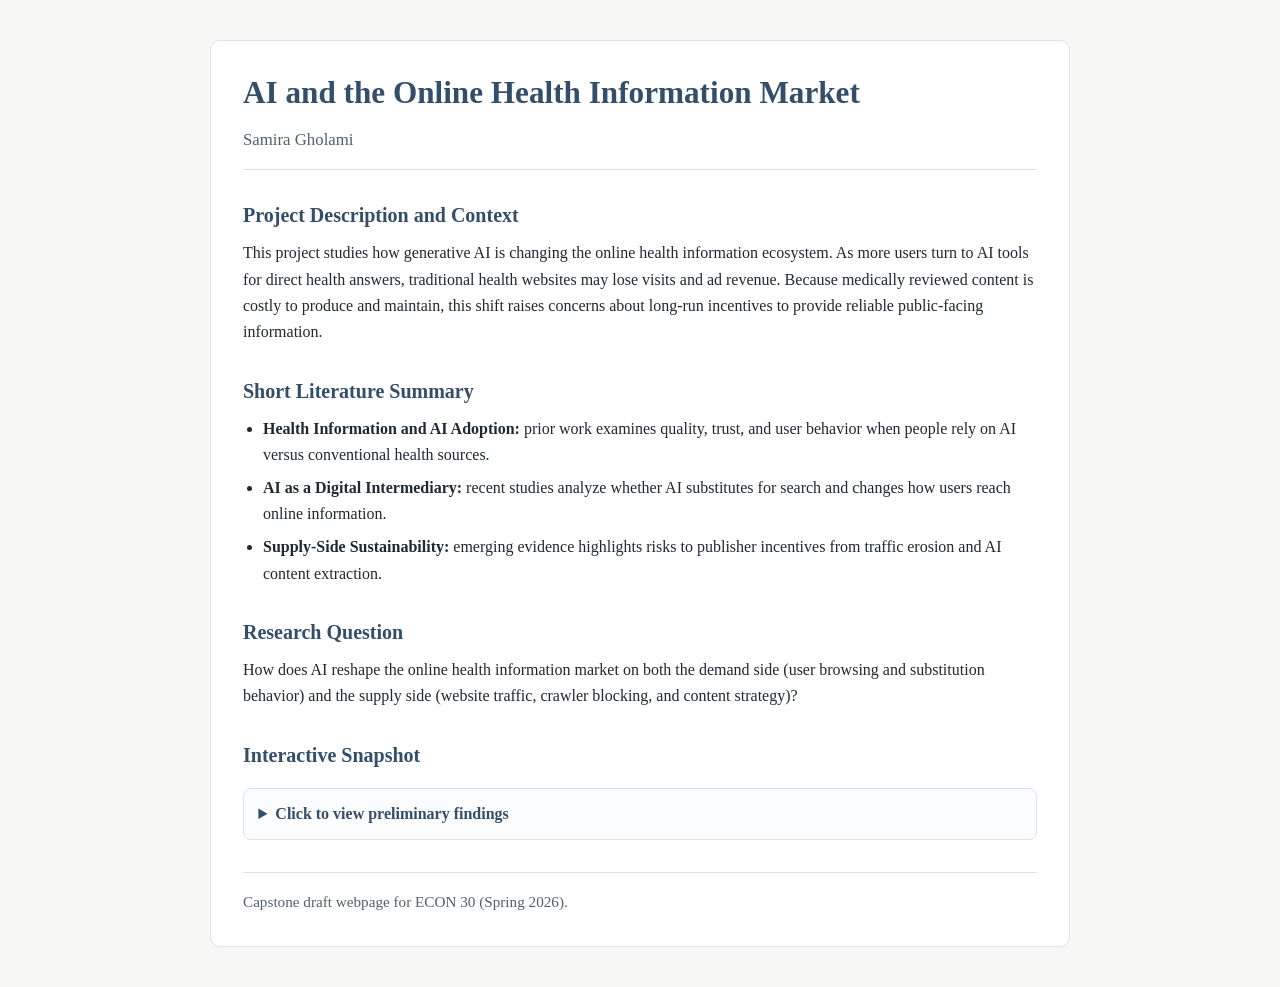
==== index.html @ 557f653e "Add files via upload" ====
<!doctype html>
<html lang="en">
<head>
  <meta charset="utf-8">
  <meta name="viewport" content="width=device-width, initial-scale=1">
  <title>AI and the Online Health Information Market</title>
  <style>
    :root {
      --bg: #f7f7f5;
      --surface: #ffffff;
      --text: #1f2933;
      --muted: #52606d;
      --line: #d9e2ec;
      --accent: #334e68;
    }

    * {
      box-sizing: border-box;
    }

    body {
      margin: 0;
      background: var(--bg);
      color: var(--text);
      font-family: "Georgia", "Times New Roman", serif;
      line-height: 1.65;
    }

    .container {
      max-width: 900px;
      margin: 2.5rem auto;
      padding: 0 1.25rem;
    }

    .card {
      background: var(--surface);
      border: 1px solid var(--line);
      border-radius: 10px;
      padding: 2rem;
    }

    header {
      border-bottom: 1px solid var(--line);
      padding-bottom: 1rem;
      margin-bottom: 1.5rem;
    }

    h1, h2 {
      color: var(--accent);
      margin: 0 0 0.75rem;
      line-height: 1.3;
    }

    h1 {
      font-size: 1.95rem;
    }

    h2 {
      font-size: 1.25rem;
      margin-top: 2rem;
    }

    .author {
      margin: 0;
      color: var(--muted);
      font-size: 1.05rem;
    }

    p {
      margin: 0.75rem 0;
    }

    ul {
      margin: 0.75rem 0;
      padding-left: 1.25rem;
    }

    li {
      margin: 0.4rem 0;
    }

    details {
      margin-top: 1.25rem;
      border: 1px solid var(--line);
      border-radius: 8px;
      padding: 0.75rem 0.9rem;
      background: #fbfcfe;
    }

    summary {
      cursor: pointer;
      font-weight: 600;
      color: var(--accent);
    }

    footer {
      margin-top: 2rem;
      color: var(--muted);
      font-size: 0.95rem;
      border-top: 1px solid var(--line);
      padding-top: 1rem;
    }

    @media (max-width: 640px) {
      .card {
        padding: 1.4rem;
      }

      h1 {
        font-size: 1.6rem;
      }
    }
  </style>
</head>
<body>
  <div class="container">
    <main class="card">
      <header>
        <h1>AI and the Online Health Information Market</h1>
        <p class="author">Samira Gholami</p>
      </header>

      <section aria-labelledby="project-description">
        <h2 id="project-description">Project Description and Context</h2>
        <p>
          This project studies how generative AI is changing the online health information ecosystem.
          As more users turn to AI tools for direct health answers, traditional health websites may lose
          visits and ad revenue. Because medically reviewed content is costly to produce and maintain,
          this shift raises concerns about long-run incentives to provide reliable public-facing information.
        </p>
      </section>

      <section aria-labelledby="literature-summary">
        <h2 id="literature-summary">Short Literature Summary</h2>
        <ul>
          <li>
            <strong>Health Information and AI Adoption:</strong> prior work examines quality, trust, and
            user behavior when people rely on AI versus conventional health sources.
          </li>
          <li>
            <strong>AI as a Digital Intermediary:</strong> recent studies analyze whether AI substitutes for
            search and changes how users reach online information.
          </li>
          <li>
            <strong>Supply-Side Sustainability:</strong> emerging evidence highlights risks to publisher
            incentives from traffic erosion and AI content extraction.
          </li>
        </ul>
      </section>

      <section aria-labelledby="research-question">
        <h2 id="research-question">Research Question</h2>
        <p>
          How does AI reshape the online health information market on both the demand side
          (user browsing and substitution behavior) and the supply side (website traffic, crawler
          blocking, and content strategy)?
        </p>
      </section>

      <section aria-labelledby="interactive-element">
        <h2 id="interactive-element">Interactive Snapshot</h2>
        <details>
          <summary>Click to view preliminary findings</summary>
          <p>
            Preliminary evidence suggests substitution from health websites to LLMs is limited and gradual,
            only a small share of sites block AI crawlers, and many websites appear to shift toward more
            visual and interactive content over time.
          </p>
        </details>
      </section>

      <footer>
        Capstone draft webpage for ECON 30 (Spring 2026).
      </footer>
    </main>
  </div>
</body>
</html>
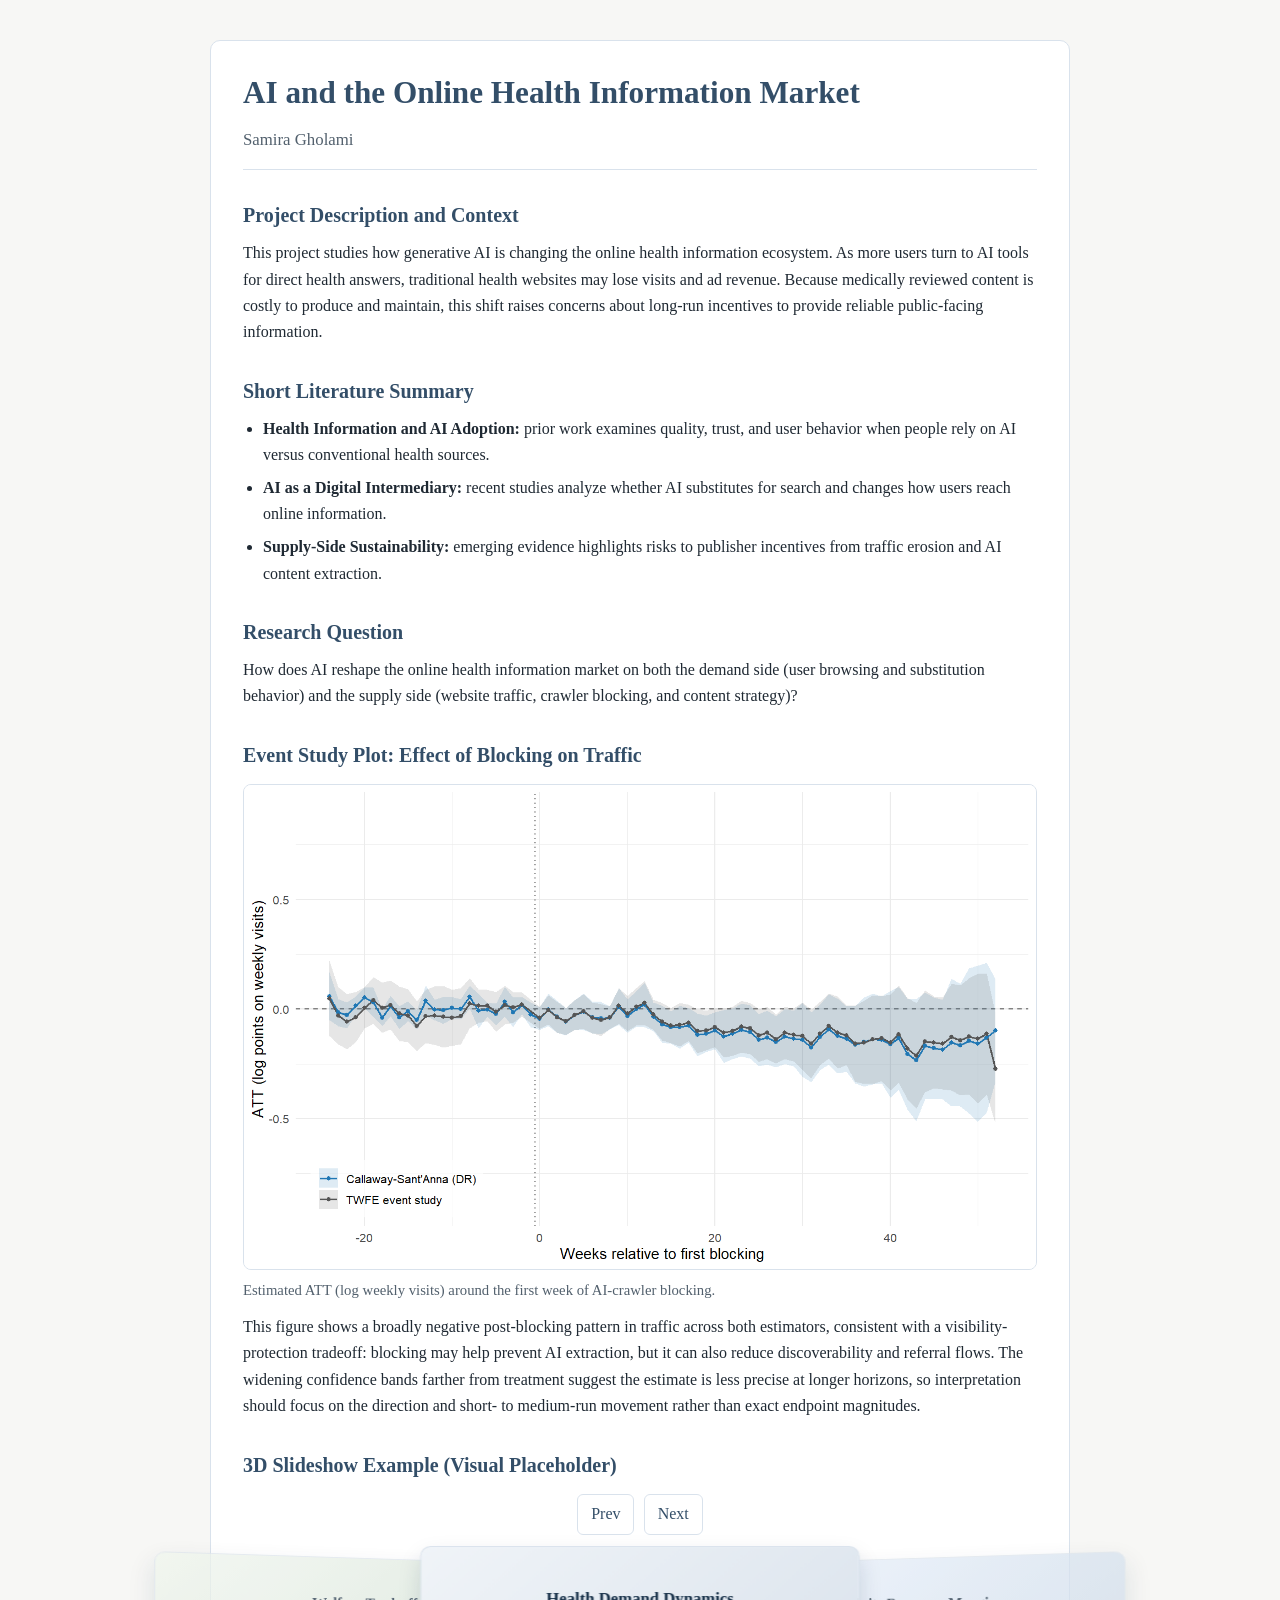
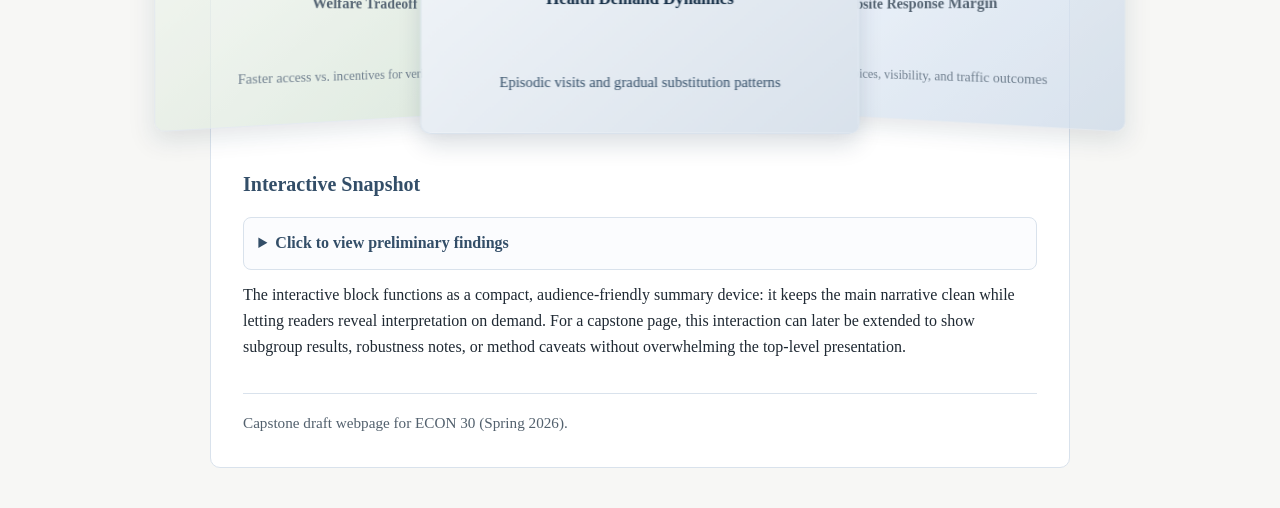
==== commit 79a5b8f5: "Create Lab4 capstone webpage with interactive components. Add a polished single-file page with plot " ====
--- a/index.html
+++ b/index.html
@@ -1,178 +1,429 @@
-<!doctype html>
-<html lang="en">
-<head>
-  <meta charset="utf-8">
-  <meta name="viewport" content="width=device-width, initial-scale=1">
-  <title>AI and the Online Health Information Market</title>
-  <style>
-    :root {
-      --bg: #f7f7f5;
-      --surface: #ffffff;
-      --text: #1f2933;
-      --muted: #52606d;
-      --line: #d9e2ec;
-      --accent: #334e68;
-    }
-
-    * {
-      box-sizing: border-box;
-    }
-
-    body {
-      margin: 0;
-      background: var(--bg);
-      color: var(--text);
-      font-family: "Georgia", "Times New Roman", serif;
-      line-height: 1.65;
-    }
-
-    .container {
-      max-width: 900px;
-      margin: 2.5rem auto;
-      padding: 0 1.25rem;
-    }
-
-    .card {
-      background: var(--surface);
-      border: 1px solid var(--line);
-      border-radius: 10px;
-      padding: 2rem;
-    }
-
-    header {
-      border-bottom: 1px solid var(--line);
-      padding-bottom: 1rem;
-      margin-bottom: 1.5rem;
-    }
-
-    h1, h2 {
-      color: var(--accent);
-      margin: 0 0 0.75rem;
-      line-height: 1.3;
-    }
-
-    h1 {
-      font-size: 1.95rem;
-    }
-
-    h2 {
-      font-size: 1.25rem;
-      margin-top: 2rem;
-    }
-
-    .author {
-      margin: 0;
-      color: var(--muted);
-      font-size: 1.05rem;
-    }
-
-    p {
-      margin: 0.75rem 0;
-    }
-
-    ul {
-      margin: 0.75rem 0;
-      padding-left: 1.25rem;
-    }
-
-    li {
-      margin: 0.4rem 0;
-    }
-
-    details {
-      margin-top: 1.25rem;
-      border: 1px solid var(--line);
-      border-radius: 8px;
-      padding: 0.75rem 0.9rem;
-      background: #fbfcfe;
-    }
-
-    summary {
-      cursor: pointer;
-      font-weight: 600;
-      color: var(--accent);
-    }
-
-    footer {
-      margin-top: 2rem;
-      color: var(--muted);
-      font-size: 0.95rem;
-      border-top: 1px solid var(--line);
-      padding-top: 1rem;
-    }
-
-    @media (max-width: 640px) {
-      .card {
-        padding: 1.4rem;
-      }
-
-      h1 {
-        font-size: 1.6rem;
-      }
-    }
-  </style>
-</head>
-<body>
-  <div class="container">
-    <main class="card">
-      <header>
-        <h1>AI and the Online Health Information Market</h1>
-        <p class="author">Samira Gholami</p>
-      </header>
-
-      <section aria-labelledby="project-description">
-        <h2 id="project-description">Project Description and Context</h2>
-        <p>
-          This project studies how generative AI is changing the online health information ecosystem.
-          As more users turn to AI tools for direct health answers, traditional health websites may lose
-          visits and ad revenue. Because medically reviewed content is costly to produce and maintain,
-          this shift raises concerns about long-run incentives to provide reliable public-facing information.
-        </p>
-      </section>
-
-      <section aria-labelledby="literature-summary">
-        <h2 id="literature-summary">Short Literature Summary</h2>
-        <ul>
-          <li>
-            <strong>Health Information and AI Adoption:</strong> prior work examines quality, trust, and
-            user behavior when people rely on AI versus conventional health sources.
-          </li>
-          <li>
-            <strong>AI as a Digital Intermediary:</strong> recent studies analyze whether AI substitutes for
-            search and changes how users reach online information.
-          </li>
-          <li>
-            <strong>Supply-Side Sustainability:</strong> emerging evidence highlights risks to publisher
-            incentives from traffic erosion and AI content extraction.
-          </li>
-        </ul>
-      </section>
-
-      <section aria-labelledby="research-question">
-        <h2 id="research-question">Research Question</h2>
-        <p>
-          How does AI reshape the online health information market on both the demand side
-          (user browsing and substitution behavior) and the supply side (website traffic, crawler
-          blocking, and content strategy)?
-        </p>
-      </section>
-
-      <section aria-labelledby="interactive-element">
-        <h2 id="interactive-element">Interactive Snapshot</h2>
-        <details>
-          <summary>Click to view preliminary findings</summary>
-          <p>
-            Preliminary evidence suggests substitution from health websites to LLMs is limited and gradual,
-            only a small share of sites block AI crawlers, and many websites appear to shift toward more
-            visual and interactive content over time.
-          </p>
-        </details>
-      </section>
-
-      <footer>
-        Capstone draft webpage for ECON 30 (Spring 2026).
-      </footer>
-    </main>
-  </div>
-</body>
-</html>
+<!doctype html>
+<html lang="en">
+<head>
+  <meta charset="utf-8">
+  <meta name="viewport" content="width=device-width, initial-scale=1">
+  <title>AI and the Online Health Information Market</title>
+  <style>
+    :root {
+      --bg: #f7f7f5;
+      --surface: #ffffff;
+      --text: #1f2933;
+      --muted: #52606d;
+      --line: #d9e2ec;
+      --accent: #334e68;
+    }
+
+    * {
+      box-sizing: border-box;
+    }
+
+    body {
+      margin: 0;
+      background: var(--bg);
+      color: var(--text);
+      font-family: "Georgia", "Times New Roman", serif;
+      line-height: 1.65;
+    }
+
+    .container {
+      max-width: 900px;
+      margin: 2.5rem auto;
+      padding: 0 1.25rem;
+    }
+
+    .card {
+      background: var(--surface);
+      border: 1px solid var(--line);
+      border-radius: 10px;
+      padding: 2rem;
+    }
+
+    header {
+      border-bottom: 1px solid var(--line);
+      padding-bottom: 1rem;
+      margin-bottom: 1.5rem;
+    }
+
+    h1, h2 {
+      color: var(--accent);
+      margin: 0 0 0.75rem;
+      line-height: 1.3;
+    }
+
+    h1 {
+      font-size: 1.95rem;
+    }
+
+    h2 {
+      font-size: 1.25rem;
+      margin-top: 2rem;
+    }
+
+    .author {
+      margin: 0;
+      color: var(--muted);
+      font-size: 1.05rem;
+    }
+
+    p {
+      margin: 0.75rem 0;
+    }
+
+    ul {
+      margin: 0.75rem 0;
+      padding-left: 1.25rem;
+    }
+
+    li {
+      margin: 0.4rem 0;
+    }
+
+    details {
+      margin-top: 1.25rem;
+      border: 1px solid var(--line);
+      border-radius: 8px;
+      padding: 0.75rem 0.9rem;
+      background: #fbfcfe;
+    }
+
+    summary {
+      cursor: pointer;
+      font-weight: 600;
+      color: var(--accent);
+    }
+
+    figure {
+      margin: 1rem 0 0.5rem;
+    }
+
+    .plot-image {
+      width: 100%;
+      height: auto;
+      border: 1px solid var(--line);
+      border-radius: 8px;
+      display: block;
+    }
+
+    figcaption {
+      font-size: 0.92rem;
+      color: var(--muted);
+      margin-top: 0.5rem;
+    }
+
+    .slideshow-wrap {
+      margin-top: 1rem;
+      perspective: 950px;
+    }
+
+    .slideshow-controls {
+      display: flex;
+      justify-content: center;
+      gap: 0.6rem;
+      margin: 0.75rem 0 0.9rem;
+    }
+
+    .slideshow-btn {
+      border: 1px solid var(--line);
+      background: #ffffff;
+      color: var(--accent);
+      padding: 0.4rem 0.8rem;
+      border-radius: 6px;
+      font: inherit;
+      cursor: pointer;
+    }
+
+    .slideshow-btn:hover {
+      background: #f2f6fa;
+    }
+
+    .slideshow-3d {
+      width: 100%;
+      max-width: 540px;
+      margin: 0 auto;
+      min-height: 190px;
+      position: relative;
+      transform-style: preserve-3d;
+    }
+
+    .slide {
+      position: absolute;
+      left: 50%;
+      top: 0;
+      width: 78%;
+      min-height: 180px;
+      border-radius: 10px;
+      border: 1px solid var(--line);
+      display: grid;
+      place-items: center;
+      text-align: center;
+      font-weight: 600;
+      color: #102a43;
+      padding: 0.8rem;
+      background: linear-gradient(140deg, #f0f4f8, #d9e2ec);
+      box-shadow: 0 10px 22px rgba(16, 42, 67, 0.15);
+      transition: transform 0.45s ease, opacity 0.45s ease, filter 0.45s ease;
+    }
+
+    .slide-pos-center {
+      transform: translateX(-50%) translateZ(40px) rotateY(0deg) scale(1);
+      opacity: 1;
+      z-index: 3;
+    }
+
+    .slide-pos-left {
+      transform: translateX(-115%) translateZ(0) rotateY(32deg) scale(0.9);
+      opacity: 0.72;
+      z-index: 2;
+      filter: saturate(0.8);
+    }
+
+    .slide-pos-right {
+      transform: translateX(15%) translateZ(0) rotateY(-32deg) scale(0.9);
+      opacity: 0.72;
+      z-index: 2;
+      filter: saturate(0.8);
+    }
+
+    .slide-pos-hidden {
+      transform: translateX(-50%) translateZ(-100px) scale(0.82);
+      opacity: 0;
+      z-index: 1;
+      pointer-events: none;
+    }
+
+    .slide-two {
+      background: linear-gradient(140deg, #e9f2ff, #c6d7eb);
+    }
+
+    .slide-three {
+      background: linear-gradient(140deg, #eef5ec, #c9dfcc);
+    }
+
+    .slide-label {
+      font-size: 0.88rem;
+      color: #334e68;
+      display: block;
+      margin-top: 0.35rem;
+      font-weight: 500;
+    }
+
+    footer {
+      margin-top: 2rem;
+      color: var(--muted);
+      font-size: 0.95rem;
+      border-top: 1px solid var(--line);
+      padding-top: 1rem;
+    }
+
+    @media (max-width: 640px) {
+      .card {
+        padding: 1.4rem;
+      }
+
+      h1 {
+        font-size: 1.6rem;
+      }
+    }
+  </style>
+</head>
+<body>
+  <div class="container">
+    <main class="card">
+      <header>
+        <h1>AI and the Online Health Information Market</h1>
+        <p class="author">Samira Gholami</p>
+      </header>
+
+      <section aria-labelledby="project-description">
+        <h2 id="project-description">Project Description and Context</h2>
+        <p>
+          This project studies how generative AI is changing the online health information ecosystem.
+          As more users turn to AI tools for direct health answers, traditional health websites may lose
+          visits and ad revenue. Because medically reviewed content is costly to produce and maintain,
+          this shift raises concerns about long-run incentives to provide reliable public-facing information.
+        </p>
+      </section>
+
+      <section aria-labelledby="literature-summary">
+        <h2 id="literature-summary">Short Literature Summary</h2>
+        <ul>
+          <li>
+            <strong>Health Information and AI Adoption:</strong> prior work examines quality, trust, and
+            user behavior when people rely on AI versus conventional health sources.
+          </li>
+          <li>
+            <strong>AI as a Digital Intermediary:</strong> recent studies analyze whether AI substitutes for
+            search and changes how users reach online information.
+          </li>
+          <li>
+            <strong>Supply-Side Sustainability:</strong> emerging evidence highlights risks to publisher
+            incentives from traffic erosion and AI content extraction.
+          </li>
+        </ul>
+      </section>
+
+      <section aria-labelledby="research-question">
+        <h2 id="research-question">Research Question</h2>
+        <p>
+          How does AI reshape the online health information market on both the demand side
+          (user browsing and substitution behavior) and the supply side (website traffic, crawler
+          blocking, and content strategy)?
+        </p>
+      </section>
+
+      <section aria-labelledby="event-study-plot">
+        <h2 id="event-study-plot">Event Study Plot: Effect of Blocking on Traffic</h2>
+        <figure>
+          <img
+            id="event-study-image"
+            class="plot-image"
+            src="blocking-event-study.png"
+            onerror="if(!this.dataset.e1){this.dataset.e1='1';this.src='assets/blocking-event-study.png';}else if(!this.dataset.e2){this.dataset.e2='1';this.src='./assets/blocking-event-study.png';}else if(!this.dataset.e3){this.dataset.e3='1';this.src='../assets/blocking-event-study.png';}"
+            alt="Event study plot comparing Callaway-Sant'Anna and TWFE estimates around first AI-crawler blocking week.">
+          <figcaption>Estimated ATT (log weekly visits) around the first week of AI-crawler blocking.</figcaption>
+        </figure>
+        <p>
+          This figure shows a broadly negative post-blocking pattern in traffic across both estimators,
+          consistent with a visibility-protection tradeoff: blocking may help prevent AI extraction, but
+          it can also reduce discoverability and referral flows. The widening confidence bands farther from
+          treatment suggest the estimate is less precise at longer horizons, so interpretation should focus
+          on the direction and short- to medium-run movement rather than exact endpoint magnitudes.
+        </p>
+      </section>
+
+      <section aria-labelledby="three-d-example">
+        <h2 id="three-d-example">3D Slideshow Example (Visual Placeholder)</h2>
+        <div class="slideshow-wrap">
+          <div class="slideshow-controls">
+            <button class="slideshow-btn" type="button" id="prev-slide">Prev</button>
+            <button class="slideshow-btn" type="button" id="next-slide">Next</button>
+          </div>
+          <div class="slideshow-3d" id="slideshow-3d" aria-live="polite">
+            <div class="slide slide-one" data-slide-title="Health Demand Dynamics">
+              Health Demand Dynamics
+              <span class="slide-label">Episodic visits and gradual substitution patterns</span>
+            </div>
+            <div class="slide slide-two" data-slide-title="Website Response Margin">
+              Website Response Margin
+              <span class="slide-label">Blocking choices, visibility, and traffic outcomes</span>
+            </div>
+            <div class="slide slide-three" data-slide-title="Welfare Tradeoff">
+              Welfare Tradeoff
+              <span class="slide-label">Faster access vs. incentives for verified content</span>
+            </div>
+          </div>
+        </div>
+      </section>
+
+      <section aria-labelledby="interactive-element">
+        <h2 id="interactive-element">Interactive Snapshot</h2>
+        <details>
+          <summary>Click to view preliminary findings</summary>
+          <p>
+            Preliminary evidence suggests substitution from health websites to LLMs is limited and gradual,
+            only a small share of sites block AI crawlers, and many websites appear to shift toward more
+            visual and interactive content over time.
+          </p>
+        </details>
+        <p>
+          The interactive block functions as a compact, audience-friendly summary device: it keeps the
+          main narrative clean while letting readers reveal interpretation on demand. For a capstone page,
+          this interaction can later be extended to show subgroup results, robustness notes, or method
+          caveats without overwhelming the top-level presentation.
+        </p>
+      </section>
+
+      <footer>
+        Capstone draft webpage for ECON 30 (Spring 2026).
+      </footer>
+    </main>
+  </div>
+  <script>
+    (function () {
+      const deck = document.getElementById("slideshow-3d");
+      const prevBtn = document.getElementById("prev-slide");
+      const nextBtn = document.getElementById("next-slide");
+      const slides = deck ? Array.from(deck.querySelectorAll(".slide")) : [];
+      let current = 0;
+
+      function wrapIndex(value) {
+        const n = slides.length;
+        return (value + n) % n;
+      }
+
+      function applyPositions() {
+        slides.forEach((slide, index) => {
+          slide.classList.remove("slide-pos-center", "slide-pos-left", "slide-pos-right", "slide-pos-hidden");
+          if (index === current) {
+            slide.classList.add("slide-pos-center");
+          } else if (index === wrapIndex(current - 1)) {
+            slide.classList.add("slide-pos-left");
+          } else if (index === wrapIndex(current + 1)) {
+            slide.classList.add("slide-pos-right");
+          } else {
+            slide.classList.add("slide-pos-hidden");
+          }
+        });
+      }
+
+      if (deck && prevBtn && nextBtn && slides.length > 0) {
+        prevBtn.addEventListener("click", function () {
+          current = wrapIndex(current - 1);
+          applyPositions();
+        });
+
+        nextBtn.addEventListener("click", function () {
+          current = wrapIndex(current + 1);
+          applyPositions();
+        });
+
+        applyPositions();
+      }
+
+      // Resolve image path robustly across local folders/repo layouts.
+      const eventStudyImage = document.getElementById("event-study-image");
+      const imageCandidates = [
+        "assets/blocking-event-study.png",
+        "assets/blocking-event-study.PNG",
+        "./assets/blocking-event-study.png",
+        "./assets/blocking-event-study.PNG",
+        "blocking-event-study.png",
+        "./blocking-event-study.png",
+        "../assets/blocking-event-study.png",
+        "../assets/blocking-event-study.PNG"
+      ];
+
+      function resolveImagePath(candidates, onResolved, onFailed) {
+        let idx = 0;
+        function tryNext() {
+          if (idx >= candidates.length) {
+            onFailed();
+            return;
+          }
+          const candidate = candidates[idx++];
+          const probe = new Image();
+          probe.onload = function () {
+            onResolved(candidate);
+          };
+          probe.onerror = tryNext;
+          probe.src = candidate + "?v=1";
+        }
+        tryNext();
+      }
+
+      if (eventStudyImage) {
+        resolveImagePath(
+          imageCandidates,
+          function (resolvedPath) {
+            eventStudyImage.src = resolvedPath;
+          },
+          function () {
+            // Keep current src/alt; browser will still show fallback text.
+          }
+        );
+      }
+    })();
+  </script>
+</body>
+</html>
